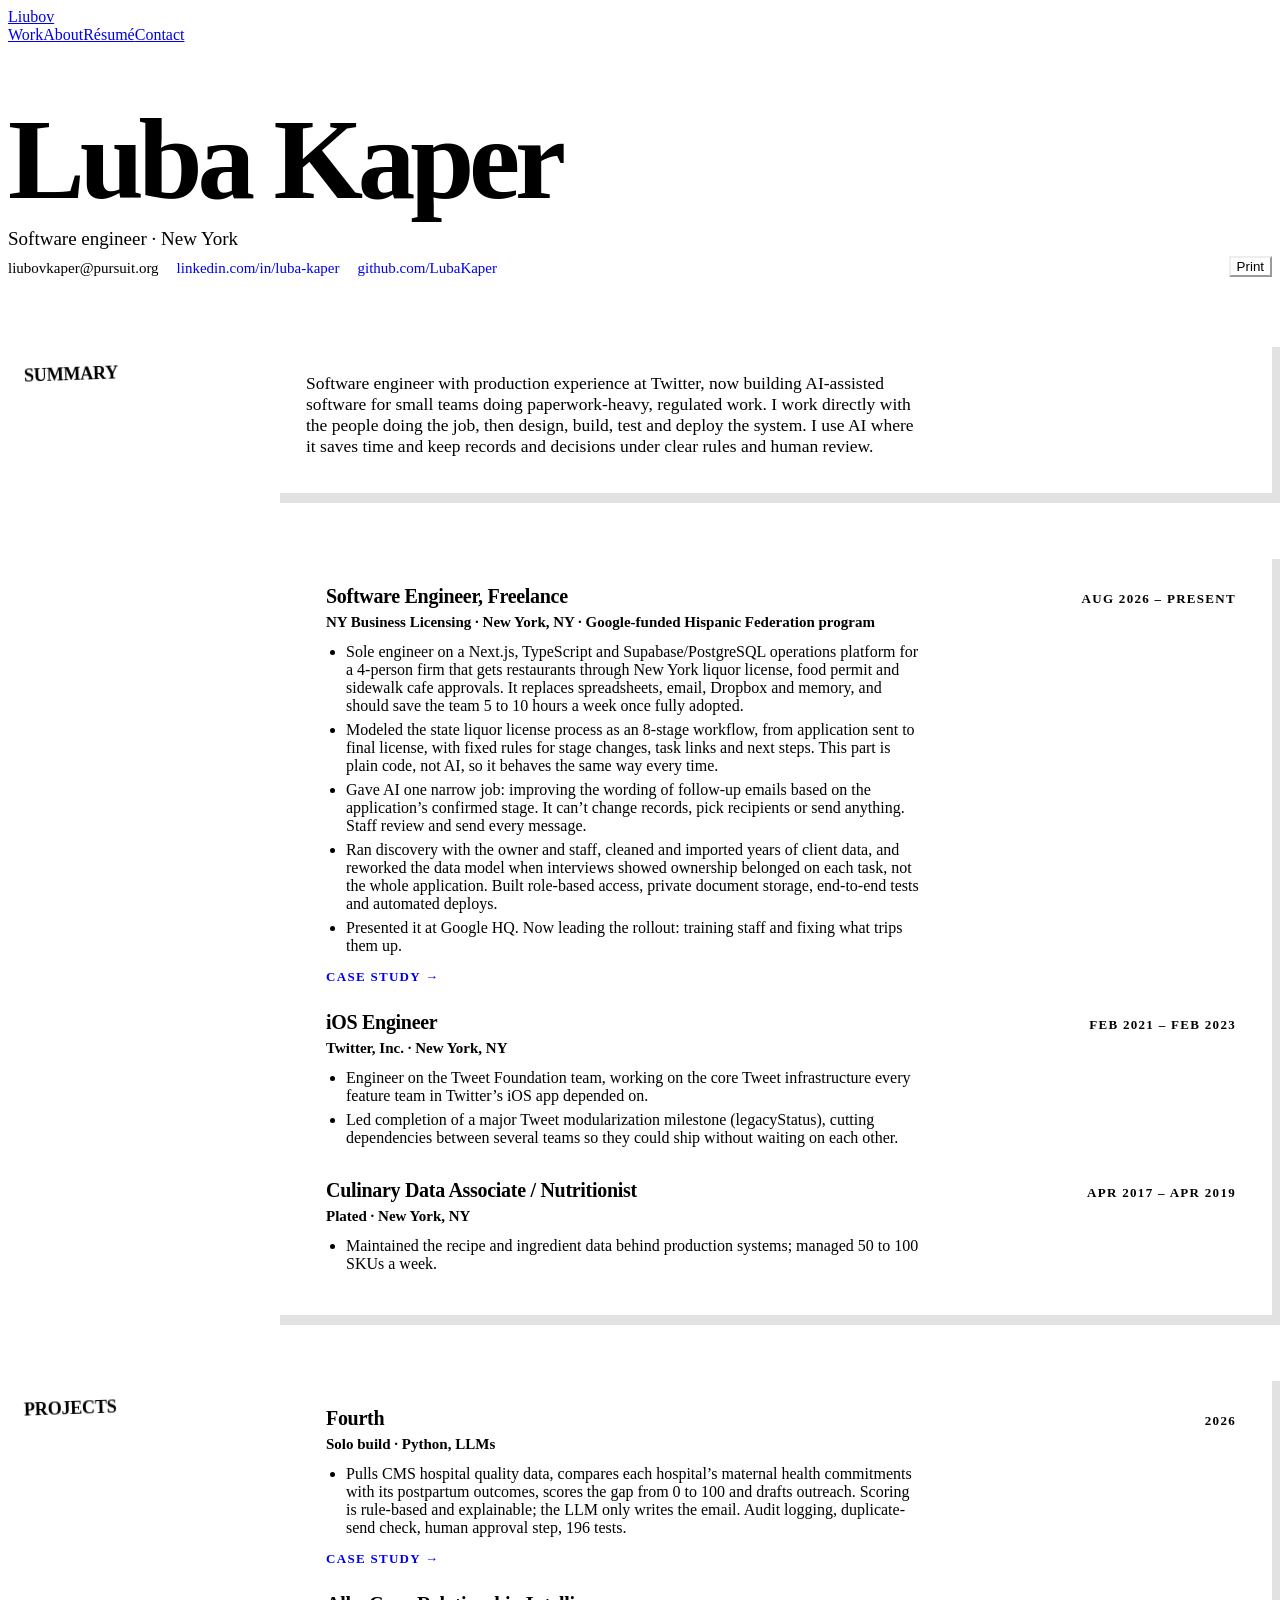
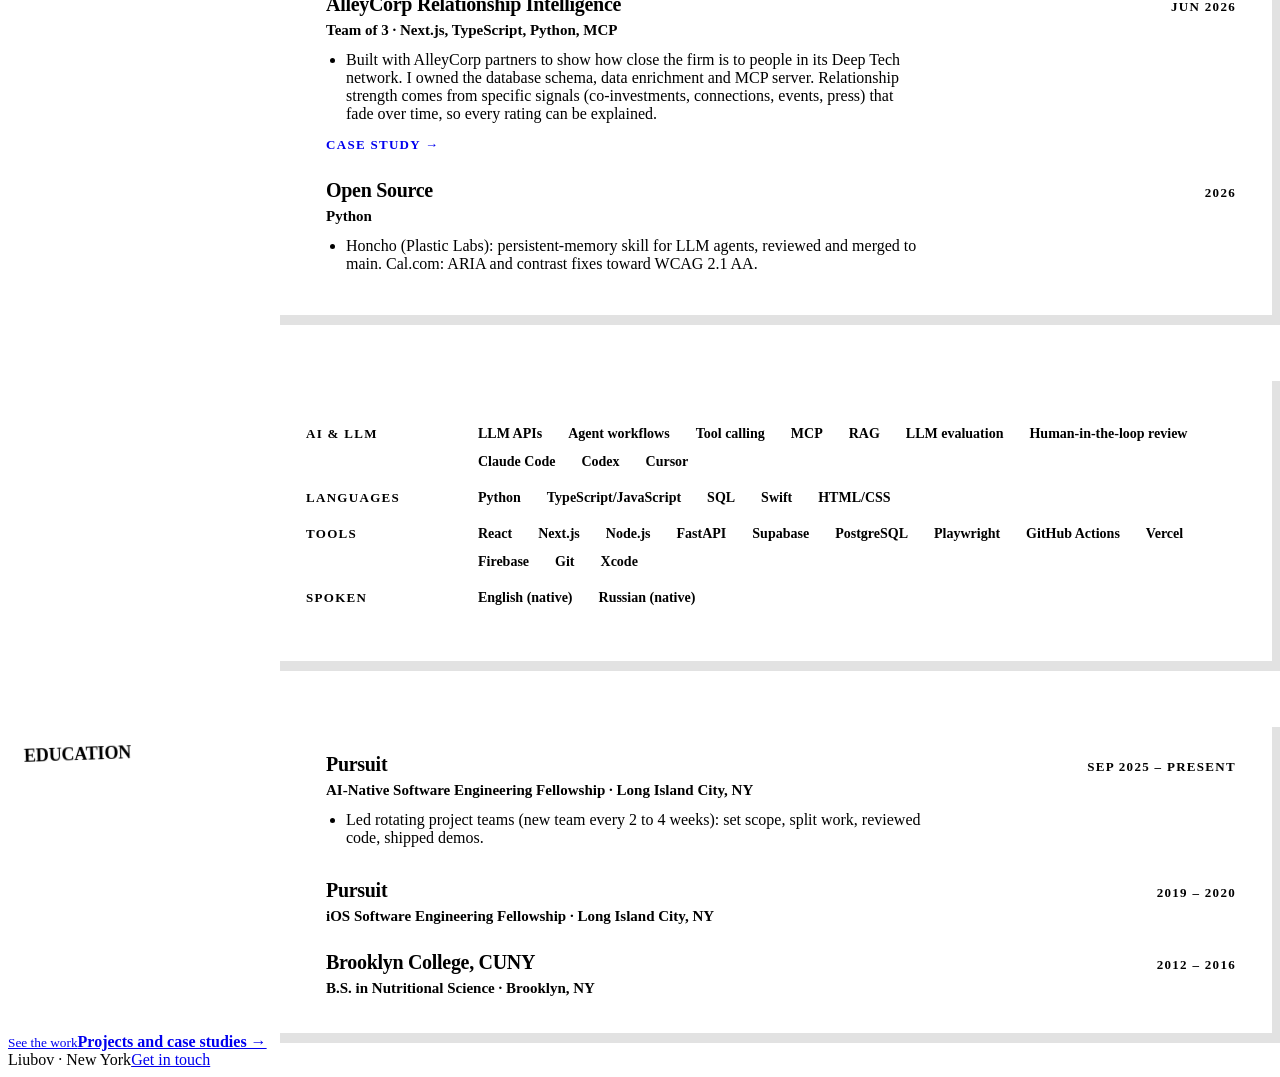
==== resume.html @ 09bbd509 "Add résumé page with print styles and PDF download" ====
<!doctype html>
<html lang="en">
<head>
<meta charset="utf-8">
<meta name="viewport" content="width=device-width, initial-scale=1, viewport-fit=cover">
<title>Résumé | Liubov</title>
<meta name="description" content="Résumé of Luba Kaper, software engineer in New York.">
<link rel="icon" href="favicon.svg" type="image/svg+xml">
<link rel="preconnect" href="https://fonts.googleapis.com">
<link rel="preconnect" href="https://fonts.gstatic.com" crossorigin>
<link rel="stylesheet" href="https://fonts.googleapis.com/css2?family=Unbounded:wght@500;800;900&family=Onest:wght@400;500;600;700&display=swap">
<link rel="stylesheet" href="style.css">
<style>
  .cv-head { position: relative; z-index: 2; padding-top: 26px; display: grid; grid-template-columns: minmax(0, 1fr) auto; gap: 24px; align-items: end; }
  .cv-name { font-family: var(--display); font-weight: 900; font-size: clamp(44px, 9vw, 116px); letter-spacing: -.045em; line-height: .9; margin: 0; }
  .cv-name .bar { display: block; width: 130px; height: 18px; background: var(--red); margin-bottom: 20px; transform: rotate(-3deg); }
  .cv-role { margin: 16px 0 0; font-size: 19px; font-weight: 500; }
  .cv-contact { margin-top: 10px; display: flex; flex-wrap: wrap; gap: 6px 18px; font-size: 15px; }
  .cv-contact a { text-decoration: none; border-bottom: 2px solid var(--red); }
  .cv-actions { display: flex; flex-wrap: wrap; gap: 10px; }
  .cv-actions .btn { background: var(--ink); color: var(--paper-2); border-color: var(--ink); }
  .cv-actions .btn.solid { background: var(--red); border-color: var(--red); color: #fff; }
  .cv-actions .btn:hover { background: var(--red); border-color: var(--red); color: #fff; }

  .cv { position: relative; z-index: 2; margin-top: 60px; display: grid; gap: 56px; }
  .cv-sec { display: grid; grid-template-columns: 230px minmax(0, 1fr); gap: 32px; align-items: start; }
  .cv-label { position: sticky; top: 24px; font-family: var(--display); font-weight: 800; font-size: 18px; letter-spacing: -.01em; text-transform: uppercase;
    background: var(--ink); color: var(--paper-2); padding: 12px 16px; transform: rotate(-2deg); justify-self: start; }
  .cv-sec:nth-child(even) .cv-label { background: var(--red); color: #fff; transform: rotate(1.5deg); }
  .cv-body { background: var(--paper-2); padding: clamp(20px, 3.5vw, 36px); box-shadow: 10px 10px 0 rgba(20,20,20,.12); display: grid; gap: 26px; }
  .cv-body > p { margin: 0; font-size: 17.5px; max-width: 70ch; }
  .job { display: grid; gap: 6px; padding-left: 16px; border-left: 4px solid transparent; transition: border-color .25s, transform .3s cubic-bezier(.2,1.2,.4,1); }
  .job:hover { border-color: var(--red); transform: translateX(6px); }
  .job-top { display: flex; justify-content: space-between; align-items: baseline; gap: 6px 16px; flex-wrap: wrap; }
  .job h3 { margin: 0; font-family: var(--display); font-weight: 800; font-size: 20px; letter-spacing: -.015em; line-height: 1.15; }
  .job .when { font-weight: 700; font-size: 13px; letter-spacing: .1em; text-transform: uppercase; white-space: nowrap; font-variant-numeric: tabular-nums; }
  .job .where { font-weight: 600; color: var(--ink-2); font-size: 15px; }
  .job ul { margin: 6px 0 0; padding-left: 20px; }
  .job li { margin-bottom: 6px; max-width: 72ch; }
  .job li::marker { color: var(--red); }
  .job .more { font-size: 13px; font-weight: 700; letter-spacing: .1em; text-transform: uppercase; text-decoration: none; margin-top: 2px; justify-self: start; }
  .job .more:hover { color: var(--red); }
  .skills { display: grid; gap: 14px; }
  .skills div { display: grid; grid-template-columns: 150px 1fr; gap: 12px; }
  .skills dt { font-weight: 700; font-size: 13px; letter-spacing: .1em; text-transform: uppercase; padding-top: 3px; }
  .skills dd { margin: 0; display: flex; flex-wrap: wrap; gap: 6px; }
  .skills dd span { font-size: 14px; font-weight: 600; padding: 3px 10px; border: 1.5px solid var(--ink); transition: background .2s, color .2s; }
  .skills dd span:hover { background: var(--ink); color: var(--paper-2); }

  @media (max-width: 820px) {
    .cv-head { grid-template-columns: 1fr; }
    .cv-sec { grid-template-columns: 1fr; gap: 16px; }
    .cv-label { position: static; }
    .skills div { grid-template-columns: 1fr; gap: 6px; }
  }

  @media print {
    @page { size: letter; margin: .45in; }
    body { background: #fff; font-size: 10pt; line-height: 1.35; }
    body::before, .dot, .top, .cv-actions, .next, footer, .job .more { display: none !important; }
    .wrap { padding: 0; max-width: none; }
    .cv-head { padding: 0; display: block; }
    .cv-name { font-size: 26pt; } .cv-name .bar { width: 70px; height: 8px; margin-bottom: 8px; }
    .cv-role { font-size: 11pt; margin-top: 4px; } .cv-contact { font-size: 9.5pt; margin-top: 4px; }
    .cv-contact a { border: 0; }
    .cv { margin-top: 14px; gap: 12px; }
    .cv-sec { grid-template-columns: 1fr; gap: 4px; break-inside: avoid-page; }
    .cv-label { position: static; transform: none !important; background: none !important; color: #000 !important; padding: 0 0 2px; font-size: 10.5pt; border-bottom: 1.5pt solid #000; justify-self: stretch; }
    .cv-body { background: none; box-shadow: none; padding: 0; gap: 8px; }
    .cv-body > p { font-size: 10pt; }
    .job { padding: 0; border: 0; gap: 1px; break-inside: avoid; }
    .job h3 { font-size: 10.5pt; } .job .when { font-size: 8.5pt; } .job .where { font-size: 9.5pt; }
    .job ul { margin-top: 2px; } .job li { margin-bottom: 1px; }
    .skills { gap: 3px; } .skills div { grid-template-columns: 1.4in 1fr; gap: 6px; }
    .skills dt { font-size: 8.5pt; padding: 0; } .skills dd { display: block; }
    .skills dd span { border: 0; padding: 0; font-size: 9.5pt; font-weight: 400; }
    .skills dd span:not(:last-child)::after { content: ", "; }
  }
</style>
</head>
<body class="page-case">
<div class="dot" aria-hidden="true"></div>
<div class="wrap">
  <header class="top">
    <a class="home" href="./">Liubov</a>
    <nav aria-label="Main"><a href="./#work">Work</a><a href="./#about">About</a><a href="resume.html">Résumé</a><a href="./#contact">Contact</a></nav>
  </header>

  <div class="cv-head">
    <div>
      <h1 class="cv-name"><span class="bar" aria-hidden="true"></span>Luba Kaper</h1>
      <p class="cv-role">Software engineer · New York</p>
      <div class="cv-contact">
        <span>liubovkaper@pursuit.org</span>
        <a href="https://www.linkedin.com/in/luba-kaper" target="_blank" rel="noopener">linkedin.com/in/luba-kaper</a>
        <a href="https://github.com/LubaKaper" target="_blank" rel="noopener">github.com/LubaKaper</a>
      </div>
    </div>
    <div class="cv-actions">
      <a class="btn solid" href="files/luba-kaper-resume.pdf" download>Download PDF</a>
      <button class="btn" type="button" onclick="window.print()">Print</button>
    </div>
  </div>

  <div class="cv">
    <section class="cv-sec">
      <h2 class="cv-label">Summary</h2>
      <div class="cv-body">
        <p>Software engineer with production experience at Twitter, now building AI-assisted software for small teams doing paperwork-heavy, regulated work. I work directly with the people doing the job, then design, build, test and deploy the system. I use AI where it saves time and keep records and decisions under clear rules and human review.</p>
      </div>
    </section>

    <section class="cv-sec">
      <h2 class="cv-label">Experience</h2>
      <div class="cv-body">
        <article class="job">
          <div class="job-top"><h3>Software Engineer, Freelance</h3><span class="when">Aug 2026 – Present</span></div>
          <span class="where">NY Business Licensing · New York, NY · Google-funded Hispanic Federation program</span>
          <ul>
            <li>Sole engineer on a Next.js, TypeScript and Supabase/PostgreSQL operations platform for a 4-person firm that gets restaurants through New York liquor license, food permit and sidewalk cafe approvals. It replaces spreadsheets, email, Dropbox and memory, and should save the team 5 to 10 hours a week once fully adopted.</li>
            <li>Modeled the state liquor license process as an 8-stage workflow, from application sent to final license, with fixed rules for stage changes, task links and next steps. This part is plain code, not AI, so it behaves the same way every time.</li>
            <li>Gave AI one narrow job: improving the wording of follow-up emails based on the application’s confirmed stage. It can’t change records, pick recipients or send anything. Staff review and send every message.</li>
            <li>Ran discovery with the owner and staff, cleaned and imported years of client data, and reworked the data model when interviews showed ownership belonged on each task, not the whole application. Built role-based access, private document storage, end-to-end tests and automated deploys.</li>
            <li>Presented it at Google HQ. Now leading the rollout: training staff and fixing what trips them up.</li>
          </ul>
          <a class="more" href="work/licensing.html">Case study →</a>
        </article>
        <article class="job">
          <div class="job-top"><h3>iOS Engineer</h3><span class="when">Feb 2021 – Feb 2023</span></div>
          <span class="where">Twitter, Inc. · New York, NY</span>
          <ul>
            <li>Engineer on the Tweet Foundation team, working on the core Tweet infrastructure every feature team in Twitter’s iOS app depended on.</li>
            <li>Led completion of a major Tweet modularization milestone (legacyStatus), cutting dependencies between several teams so they could ship without waiting on each other.</li>
          </ul>
        </article>
        <article class="job">
          <div class="job-top"><h3>Culinary Data Associate / Nutritionist</h3><span class="when">Apr 2017 – Apr 2019</span></div>
          <span class="where">Plated · New York, NY</span>
          <ul><li>Maintained the recipe and ingredient data behind production systems; managed 50 to 100 SKUs a week.</li></ul>
        </article>
      </div>
    </section>

    <section class="cv-sec">
      <h2 class="cv-label">Projects</h2>
      <div class="cv-body">
        <article class="job">
          <div class="job-top"><h3>Fourth</h3><span class="when">2026</span></div>
          <span class="where">Solo build · Python, LLMs</span>
          <ul><li>Pulls CMS hospital quality data, compares each hospital’s maternal health commitments with its postpartum outcomes, scores the gap from 0 to 100 and drafts outreach. Scoring is rule-based and explainable; the LLM only writes the email. Audit logging, duplicate-send check, human approval step, 196 tests.</li></ul>
          <a class="more" href="work/fourth.html">Case study →</a>
        </article>
        <article class="job">
          <div class="job-top"><h3>AlleyCorp Relationship Intelligence</h3><span class="when">Jun 2026</span></div>
          <span class="where">Team of 3 · Next.js, TypeScript, Python, MCP</span>
          <ul><li>Built with AlleyCorp partners to show how close the firm is to people in its Deep Tech network. I owned the database schema, data enrichment and MCP server. Relationship strength comes from specific signals (co-investments, connections, events, press) that fade over time, so every rating can be explained.</li></ul>
          <a class="more" href="work/alleycorp.html">Case study →</a>
        </article>
        <article class="job">
          <div class="job-top"><h3>Open Source</h3><span class="when">2026</span></div>
          <span class="where">Python</span>
          <ul><li>Honcho (Plastic Labs): persistent-memory skill for LLM agents, reviewed and merged to main. Cal.com: ARIA and contrast fixes toward WCAG 2.1 AA.</li></ul>
        </article>
      </div>
    </section>

    <section class="cv-sec">
      <h2 class="cv-label">Skills</h2>
      <div class="cv-body">
        <dl class="skills">
          <div><dt>AI &amp; LLM</dt><dd><span>LLM APIs</span><span>Agent workflows</span><span>Tool calling</span><span>MCP</span><span>RAG</span><span>LLM evaluation</span><span>Human-in-the-loop review</span><span>Claude Code</span><span>Codex</span><span>Cursor</span></dd></div>
          <div><dt>Languages</dt><dd><span>Python</span><span>TypeScript/JavaScript</span><span>SQL</span><span>Swift</span><span>HTML/CSS</span></dd></div>
          <div><dt>Tools</dt><dd><span>React</span><span>Next.js</span><span>Node.js</span><span>FastAPI</span><span>Supabase</span><span>PostgreSQL</span><span>Playwright</span><span>GitHub Actions</span><span>Vercel</span><span>Firebase</span><span>Git</span><span>Xcode</span></dd></div>
          <div><dt>Spoken</dt><dd><span>English (native)</span><span>Russian (native)</span></dd></div>
        </dl>
      </div>
    </section>

    <section class="cv-sec">
      <h2 class="cv-label">Education</h2>
      <div class="cv-body">
        <article class="job">
          <div class="job-top"><h3>Pursuit</h3><span class="when">Sep 2025 – Present</span></div>
          <span class="where">AI-Native Software Engineering Fellowship · Long Island City, NY</span>
          <ul><li>Led rotating project teams (new team every 2 to 4 weeks): set scope, split work, reviewed code, shipped demos.</li></ul>
        </article>
        <article class="job">
          <div class="job-top"><h3>Pursuit</h3><span class="when">2019 – 2020</span></div>
          <span class="where">iOS Software Engineering Fellowship · Long Island City, NY</span>
        </article>
        <article class="job">
          <div class="job-top"><h3>Brooklyn College, CUNY</h3><span class="when">2012 – 2016</span></div>
          <span class="where">B.S. in Nutritional Science · Brooklyn, NY</span>
        </article>
      </div>
    </section>
  </div>

  <div class="next"><a href="./#work"><small>See the work</small><strong>Projects and case studies →</strong></a></div>
  <footer><span>Liubov · New York</span><a href="./#contact">Get in touch</a></footer>
</div>
<script src="main.js"></script>
</body>
</html>
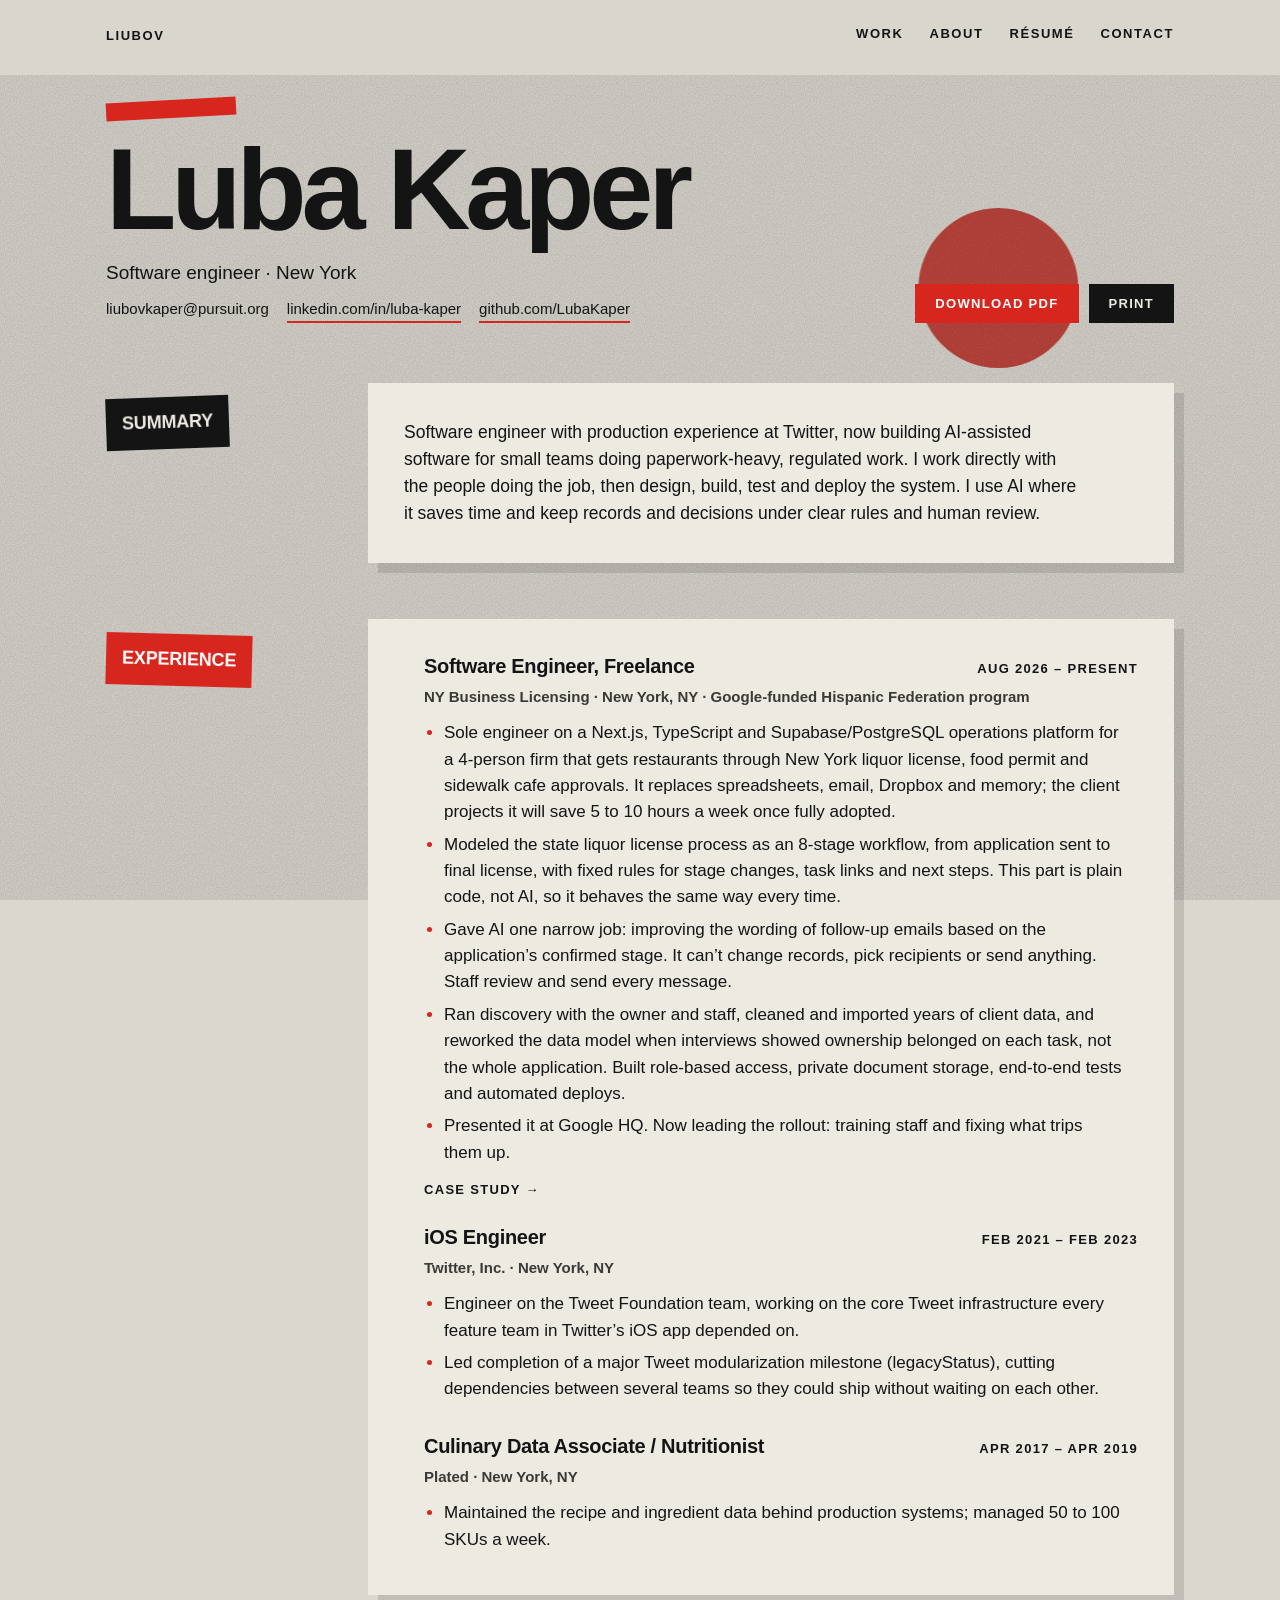
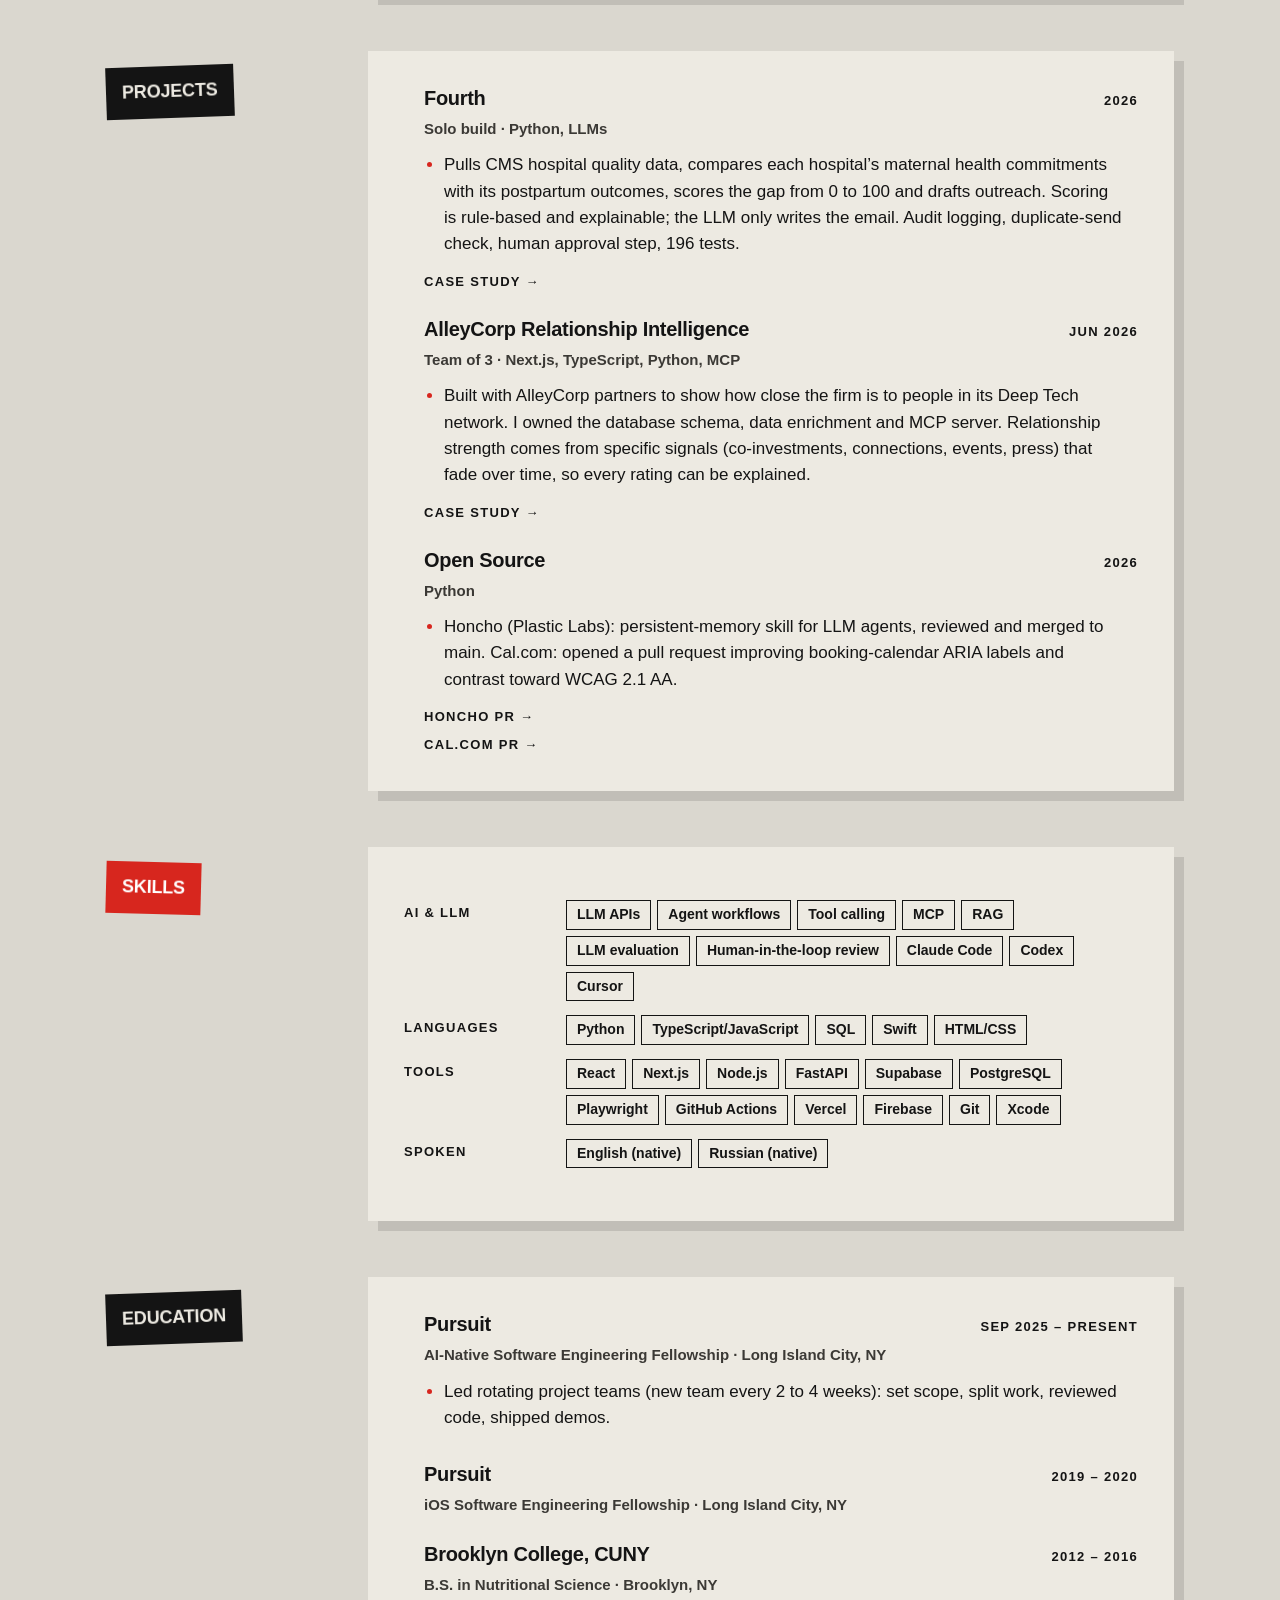
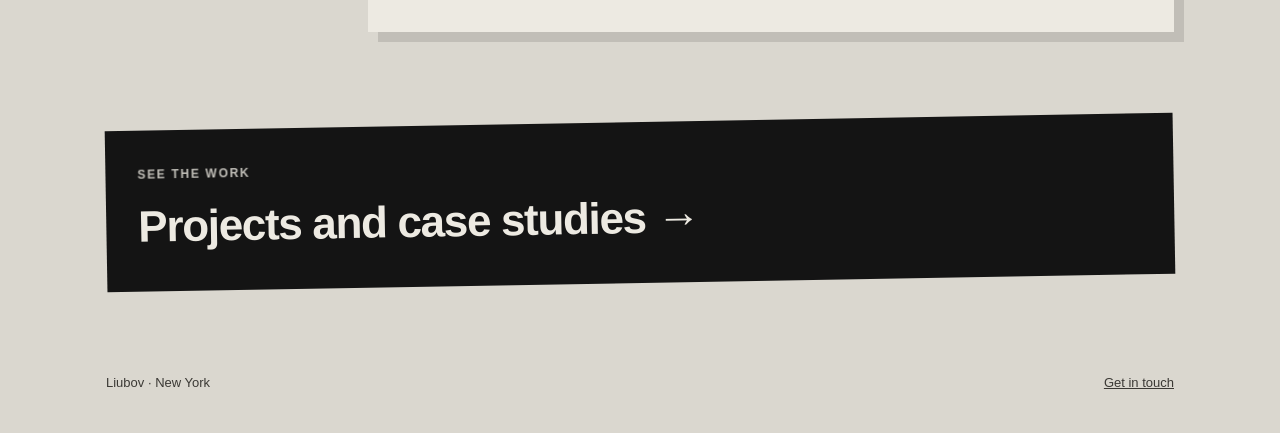
==== commit 920e3fce: "Polish portfolio presentation and metadata" ====
--- a/resume.html
+++ b/resume.html
@@ -5,6 +5,22 @@
 <meta name="viewport" content="width=device-width, initial-scale=1, viewport-fit=cover">
 <title>Résumé | Liubov</title>
 <meta name="description" content="Résumé of Luba Kaper, software engineer in New York.">
+<meta name="author" content="Luba Kaper">
+<meta name="theme-color" content="#DAD7CF">
+<link rel="canonical" href="https://liubov-dev.vercel.app/resume.html">
+<meta property="og:type" content="profile">
+<meta property="og:site_name" content="Liubov">
+<meta property="og:title" content="Résumé | Luba Kaper">
+<meta property="og:description" content="Software engineer with production experience at Twitter, now building reliable AI-assisted products end to end.">
+<meta property="og:url" content="https://liubov-dev.vercel.app/resume.html">
+<meta property="og:image" content="https://liubov-dev.vercel.app/assets/social-card.png">
+<meta property="og:image:width" content="1200">
+<meta property="og:image:height" content="630">
+<meta property="og:image:alt" content="Luba Kaper — product-minded software engineer in New York">
+<meta name="twitter:card" content="summary_large_image">
+<meta name="twitter:title" content="Résumé | Luba Kaper">
+<meta name="twitter:description" content="Product-minded software engineer in New York.">
+<meta name="twitter:image" content="https://liubov-dev.vercel.app/assets/social-card.png">
 <link rel="icon" href="favicon.svg" type="image/svg+xml">
 <link rel="preconnect" href="https://fonts.googleapis.com">
 <link rel="preconnect" href="https://fonts.gstatic.com" crossorigin>
@@ -55,25 +71,25 @@
   }
 
   @media print {
-    @page { size: letter; margin: .45in; }
-    body { background: #fff; font-size: 10pt; line-height: 1.35; }
+    @page { size: letter; margin: .35in; }
+    body { background: #fff; font-size: 9.5pt; line-height: 1.28; zoom: .72; }
     body::before, .dot, .top, .cv-actions, .next, footer, .job .more { display: none !important; }
     .wrap { padding: 0; max-width: none; }
     .cv-head { padding: 0; display: block; }
-    .cv-name { font-size: 26pt; } .cv-name .bar { width: 70px; height: 8px; margin-bottom: 8px; }
-    .cv-role { font-size: 11pt; margin-top: 4px; } .cv-contact { font-size: 9.5pt; margin-top: 4px; }
+    .cv-name { font-size: 25pt; } .cv-name .bar { width: 70px; height: 8px; margin-bottom: 7px; }
+    .cv-role { font-size: 10.5pt; margin-top: 3px; } .cv-contact { font-size: 9pt; margin-top: 3px; }
     .cv-contact a { border: 0; }
-    .cv { margin-top: 14px; gap: 12px; }
-    .cv-sec { grid-template-columns: 1fr; gap: 4px; break-inside: avoid-page; }
-    .cv-label { position: static; transform: none !important; background: none !important; color: #000 !important; padding: 0 0 2px; font-size: 10.5pt; border-bottom: 1.5pt solid #000; justify-self: stretch; }
-    .cv-body { background: none; box-shadow: none; padding: 0; gap: 8px; }
-    .cv-body > p { font-size: 10pt; }
+    .cv { margin-top: 10px; gap: 8px; }
+    .cv-sec { grid-template-columns: 1fr; gap: 3px; break-inside: auto; }
+    .cv-label { position: static; transform: none !important; background: none !important; color: #000 !important; padding: 0 0 1px; font-size: 10pt; border-bottom: 1.5pt solid #000; justify-self: stretch; }
+    .cv-body { background: none; box-shadow: none; padding: 0; gap: 5px; }
+    .cv-body > p { font-size: 9.5pt; }
     .job { padding: 0; border: 0; gap: 1px; break-inside: avoid; }
-    .job h3 { font-size: 10.5pt; } .job .when { font-size: 8.5pt; } .job .where { font-size: 9.5pt; }
-    .job ul { margin-top: 2px; } .job li { margin-bottom: 1px; }
-    .skills { gap: 3px; } .skills div { grid-template-columns: 1.4in 1fr; gap: 6px; }
-    .skills dt { font-size: 8.5pt; padding: 0; } .skills dd { display: block; }
-    .skills dd span { border: 0; padding: 0; font-size: 9.5pt; font-weight: 400; }
+    .job h3 { font-size: 10pt; } .job .when { font-size: 8pt; } .job .where { font-size: 9pt; }
+    .job ul { margin-top: 1px; } .job li { margin-bottom: 0; }
+    .skills { gap: 2px; } .skills div { grid-template-columns: 1.3in 1fr; gap: 5px; }
+    .skills dt { font-size: 8pt; padding: 0; } .skills dd { display: block; }
+    .skills dd span { border: 0; padding: 0; font-size: 9pt; font-weight: 400; }
     .skills dd span:not(:last-child)::after { content: ", "; }
   }
 </style>
@@ -117,7 +133,7 @@
           <div class="job-top"><h3>Software Engineer, Freelance</h3><span class="when">Aug 2026 – Present</span></div>
           <span class="where">NY Business Licensing · New York, NY · Google-funded Hispanic Federation program</span>
           <ul>
-            <li>Sole engineer on a Next.js, TypeScript and Supabase/PostgreSQL operations platform for a 4-person firm that gets restaurants through New York liquor license, food permit and sidewalk cafe approvals. It replaces spreadsheets, email, Dropbox and memory, and should save the team 5 to 10 hours a week once fully adopted.</li>
+            <li>Sole engineer on a Next.js, TypeScript and Supabase/PostgreSQL operations platform for a 4-person firm that gets restaurants through New York liquor license, food permit and sidewalk cafe approvals. It replaces spreadsheets, email, Dropbox and memory; the client projects it will save 5 to 10 hours a week once fully adopted.</li>
             <li>Modeled the state liquor license process as an 8-stage workflow, from application sent to final license, with fixed rules for stage changes, task links and next steps. This part is plain code, not AI, so it behaves the same way every time.</li>
             <li>Gave AI one narrow job: improving the wording of follow-up emails based on the application’s confirmed stage. It can’t change records, pick recipients or send anything. Staff review and send every message.</li>
             <li>Ran discovery with the owner and staff, cleaned and imported years of client data, and reworked the data model when interviews showed ownership belonged on each task, not the whole application. Built role-based access, private document storage, end-to-end tests and automated deploys.</li>
@@ -159,7 +175,9 @@
         <article class="job">
           <div class="job-top"><h3>Open Source</h3><span class="when">2026</span></div>
           <span class="where">Python</span>
-          <ul><li>Honcho (Plastic Labs): persistent-memory skill for LLM agents, reviewed and merged to main. Cal.com: ARIA and contrast fixes toward WCAG 2.1 AA.</li></ul>
+          <ul><li>Honcho (Plastic Labs): persistent-memory skill for LLM agents, reviewed and merged to main. Cal.com: opened a pull request improving booking-calendar ARIA labels and contrast toward WCAG 2.1 AA.</li></ul>
+          <a class="more" href="https://github.com/plastic-labs/honcho/pull/495" target="_blank" rel="noopener">Honcho PR →</a>
+          <a class="more" href="https://github.com/calcom/cal.diy/pull/28776" target="_blank" rel="noopener">Cal.com PR →</a>
         </article>
       </div>
     </section>
--- a/style.css
+++ b/style.css
@@ -0,0 +1,252 @@
+:root {
+  --paper: #DAD7CF;
+  --paper-2: #EDEAE2;
+  --ink: #141414;
+  --ink-2: #3B3935;
+  --red: #D7261E;
+  --yellow: #F2C230;
+  --display: "Unbounded", "Arial Black", Arial, sans-serif;
+  --body: "Onest", "Helvetica Neue", Arial, sans-serif;
+  color-scheme: light;
+}
+* { box-sizing: border-box; }
+html { scroll-behavior: smooth; overflow-x: clip; }
+body {
+  margin: 0; background: var(--paper); color: var(--ink);
+  font: 17px/1.55 var(--body); -webkit-font-smoothing: antialiased;
+}
+body::before {
+  content: ""; position: fixed; inset: 0; pointer-events: none; z-index: 0; opacity: .35; mix-blend-mode: multiply;
+  background-image: url("data:image/svg+xml,%3Csvg xmlns='http://www.w3.org/2000/svg' width='160' height='160'%3E%3Cfilter id='n'%3E%3CfeTurbulence type='fractalNoise' baseFrequency='.9' numOctaves='2'/%3E%3CfeColorMatrix values='0 0 0 0 0 0 0 0 0 0 0 0 0 0 0 0 0 0 .5 0'/%3E%3C/filter%3E%3Crect width='160' height='160' filter='url(%23n)'/%3E%3C/svg%3E");
+}
+a { color: inherit; }
+img { max-width: 100%; display: block; }
+::selection { background: var(--red); color: #fff; }
+:focus-visible { outline: 3px solid var(--red); outline-offset: 3px; }
+
+.wrap { position: relative; z-index: 2; max-width: 1180px; margin: 0 auto; padding-inline: clamp(16px, 5vw, 56px); }
+
+/* cursor dot */
+.dot { position: fixed; left: 0; top: 0; width: 300px; height: 300px; margin: -150px 0 0 -150px; border-radius: 50%;
+  background: var(--red); mix-blend-mode: multiply; pointer-events: none; z-index: 1; will-change: transform; }
+.page-case .dot { width: 160px; height: 160px; margin: -80px 0 0 -80px; opacity: .8; }
+
+/* header */
+.top { position: relative; z-index: 5; display: flex; justify-content: space-between; align-items: center; gap: 16px;
+  padding-block: 24px; font-weight: 700; font-size: 13px; text-transform: uppercase; letter-spacing: .12em; }
+.top .home { text-decoration: none; }
+.top nav { display: flex; gap: clamp(12px, 3vw, 26px); flex-wrap: wrap; }
+.top nav a { text-decoration: none; border-bottom: 2px solid transparent; padding-bottom: 2px; }
+.top nav a:hover { border-color: var(--red); }
+
+/* hero */
+.stage { position: relative; min-height: 470px; }
+.wedge { position: absolute; right: -10%; top: 0; width: 64%; height: 180px; background: var(--red);
+  transform-origin: 0 50%; transform: rotate(var(--rot, -14deg)); transition: transform .9s cubic-bezier(.2,.8,.2,1); }
+.hero-name { position: relative; z-index: 1; font-family: var(--display); font-weight: 900;
+  font-size: clamp(64px, 15vw, 200px); line-height: .86; letter-spacing: -.045em; margin: 0;
+  transform: rotate(-6deg); transform-origin: left bottom; padding-top: 110px; }
+.ru { position: absolute; z-index: 1; right: 2%; top: 64px; font-family: var(--display); font-weight: 800;
+  font-size: clamp(22px, 3vw, 34px); color: #fff; transform: rotate(-14deg); transform-origin: right top; text-align: right; line-height: 1; }
+.ru small { display: block; font-family: var(--body); font-weight: 500; font-size: 12px; letter-spacing: .14em; text-transform: uppercase; margin-top: 6px; }
+.say { position: relative; z-index: 2; max-width: 50ch; margin: 34px 0 0 auto; font-size: 19px; font-weight: 500; line-height: 1.5;
+  background: var(--ink); color: var(--paper); padding: 24px 28px; transform: rotate(1.5deg); }
+.say p { margin: 0; } .say p + p { margin-top: 12px; }
+.say b { color: #fff; }
+
+/* sections */
+.sec { position: relative; z-index: 2; padding-top: 120px; }
+.sec-title { font-family: var(--display); font-weight: 800; font-size: clamp(34px, 6vw, 68px); letter-spacing: -.035em; line-height: 1; margin: 0 0 34px; }
+.sec-title span { color: var(--red); }
+
+/* project slabs */
+.slabs { display: grid; grid-template-columns: repeat(2, minmax(0, 1fr)); gap: 30px 32px; }
+.slab { position: relative; overflow: hidden; display: grid; gap: 12px; align-content: start; padding: 26px 26px 24px;
+  text-decoration: none; transition: transform .5s cubic-bezier(.2,1.2,.4,1), box-shadow .5s; }
+.slab:nth-child(odd) { transform: rotate(-2deg); }
+.slab:nth-child(even) { transform: rotate(1.6deg) translateY(28px); }
+.slab:hover, .slab:focus-visible { transform: rotate(0) scale(1.025); z-index: 3; box-shadow: 14px 14px 0 rgba(20,20,20,.25); }
+.slab.k { background: var(--ink); color: var(--paper-2); }
+.slab.r { background: var(--red); color: #fff; }
+.slab.p { background: var(--paper-2); color: var(--ink); border: 3px solid var(--ink); }
+.slab.wide { grid-column: 1 / -1; }
+.slab::after { content: ""; position: absolute; left: -10%; bottom: 10px; width: 120%; height: 16px; background: var(--red);
+  transform: translateX(-102%) rotate(-4deg); transition: transform .55s cubic-bezier(.2,.8,.2,1); mix-blend-mode: multiply; pointer-events: none; }
+.slab.r::after { background: var(--ink); mix-blend-mode: normal; }
+.slab:hover::after, .slab:focus-visible::after { transform: translateX(0) rotate(-4deg); }
+.slab .meta { font-weight: 700; font-size: 12px; letter-spacing: .14em; text-transform: uppercase; opacity: .8; }
+.slab h3 { margin: 0; font-family: var(--display); font-weight: 800; font-size: clamp(24px, 2.8vw, 34px); line-height: 1.02; letter-spacing: -.02em; text-transform: uppercase; }
+.slab p { margin: 0; font-size: 16px; line-height: 1.5; position: relative; z-index: 1; max-width: 56ch; }
+.slab .tags { display: flex; flex-wrap: wrap; gap: 6px; position: relative; z-index: 1; }
+.slab .tags span { font-size: 12px; font-weight: 600; padding: 3px 9px; border: 1.5px solid currentColor; opacity: .85; }
+.slab .go { font-weight: 700; font-size: 13px; letter-spacing: .1em; text-transform: uppercase; position: relative; z-index: 1; margin-top: 4px; }
+.slab .go::after { content: " \2192"; display: inline-block; transition: transform .3s; }
+.slab:hover .go::after { transform: translateX(6px); }
+.project-links { display: flex; flex-wrap: wrap; gap: 8px 18px; margin-top: 4px; position: relative; z-index: 1; }
+.project-links a { color: inherit; text-decoration-thickness: 1.5px; text-underline-offset: 4px; }
+
+/* about */
+.about { display: grid; grid-template-columns: minmax(0, 1fr) minmax(0, 1.1fr); gap: clamp(28px, 5vw, 64px); align-items: start; }
+.about .lead { font-size: 20px; line-height: 1.5; margin: 0 0 16px; font-weight: 500; }
+.about p { margin: 0 0 14px; max-width: 58ch; }
+.path { list-style: none; margin: 0; padding: 0; border-top: 3px solid var(--ink); }
+.path li { display: grid; grid-template-columns: 110px 1fr; gap: 16px; padding: 14px 0; border-bottom: 1.5px solid rgba(20,20,20,.25);
+  transition: background .25s, padding .3s; }
+.path li:hover { background: rgba(215,38,30,.1); padding-left: 10px; }
+.path .yr { font-family: var(--display); font-weight: 800; font-size: 15px; font-variant-numeric: tabular-nums; }
+.path .what { font-weight: 600; }
+.path .what small { display: block; font-weight: 400; font-size: 14.5px; color: var(--ink-2); margin-top: 2px; }
+.path li.now .yr { color: var(--red); }
+
+/* contact */
+.contact { background: var(--ink); color: var(--paper-2); padding: clamp(28px, 5vw, 56px); transform: rotate(-1deg); position: relative; overflow: hidden; }
+.contact h2 { font-family: var(--display); font-weight: 900; font-size: clamp(36px, 7vw, 84px); letter-spacing: -.04em; line-height: .95; margin: 0 0 24px; }
+.contact h2 span { color: var(--red); }
+.contact .row { display: flex; flex-wrap: wrap; gap: 12px; align-items: center; }
+.contact .email { font-size: clamp(17px, 2.2vw, 22px); font-weight: 600; user-select: all; word-break: break-all; }
+.btn { display: inline-flex; align-items: center; gap: 8px; padding: 11px 18px; font: 700 13px/1 var(--body); letter-spacing: .1em;
+  text-transform: uppercase; text-decoration: none; cursor: pointer; border: 2px solid currentColor; background: transparent; color: inherit;
+  transition: background .2s, color .2s, transform .2s; }
+.btn:hover { background: var(--red); border-color: var(--red); color: #fff; transform: translateY(-2px); }
+.btn.solid { background: var(--red); border-color: var(--red); color: #fff; }
+.btn.solid:hover { background: #fff; color: var(--ink); border-color: #fff; }
+.links { display: flex; flex-wrap: wrap; gap: 12px; margin-top: 22px; }
+
+footer { position: relative; z-index: 2; padding-block: 90px 40px; font-size: 13px; color: var(--ink-2); display: flex; justify-content: space-between; gap: 16px; flex-wrap: wrap; }
+
+/* ============ case study pages ============ */
+.case-head { position: relative; z-index: 2; padding-top: 30px; }
+.back { font-weight: 700; font-size: 13px; letter-spacing: .12em; text-transform: uppercase; text-decoration: none; }
+.back:hover { color: var(--red); }
+.case-title { font-family: var(--display); font-weight: 900; font-size: clamp(40px, 8vw, 104px); letter-spacing: -.045em; line-height: .92; margin: 34px 0 20px;
+  max-width: 14ch; text-wrap: balance; }
+.case-title .bar { display: block; width: 120px; height: 18px; background: var(--red); margin-bottom: 22px; transform: rotate(-3deg); }
+.case-sub { font-size: 21px; line-height: 1.45; max-width: 46ch; margin: 0; font-weight: 500; }
+.facts { display: grid; grid-template-columns: repeat(4, minmax(0, 1fr)); gap: 0; margin-top: 44px; border-top: 3px solid var(--ink); }
+.facts div { padding: 14px 16px 14px 0; border-bottom: 1.5px solid rgba(20,20,20,.25); }
+.facts dt { font-size: 11px; font-weight: 700; letter-spacing: .14em; text-transform: uppercase; color: var(--ink-2); margin-bottom: 4px; }
+.facts dd { margin: 0; font-weight: 600; font-size: 15.5px; }
+.case-actions { display: flex; gap: 10px; margin: 18px 0 0; }
+.case-actions .btn { background: var(--ink); color: var(--paper-2); border-color: var(--ink); }
+.case-actions .btn:hover { background: var(--red); border-color: var(--red); }
+.case-body { position: relative; z-index: 2; display: grid; grid-template-columns: 200px minmax(0, 1fr); gap: 40px; padding-top: 70px; }
+.toc { position: sticky; top: 90px; align-self: start; display: grid; gap: 8px; font-size: 13px; font-weight: 700; text-transform: uppercase; letter-spacing: .1em; }
+.toc a { text-decoration: none; color: var(--ink-2); border-left: 3px solid transparent; padding-left: 10px; transition: color .2s, border-color .2s; }
+.toc a:hover, .toc a.on { color: var(--ink); border-color: var(--red); }
+.prose { max-width: 68ch; background: var(--paper-2); padding: clamp(22px, 4vw, 48px); box-shadow: 10px 10px 0 rgba(20,20,20,.12); }
+.prose h2 { font-family: var(--display); font-weight: 800; font-size: 26px; letter-spacing: -.02em; line-height: 1.1; margin: 44px 0 14px; scroll-margin-top: 20px; }
+.prose h2:first-child { margin-top: 0; }
+.prose p { margin: 0 0 16px; }
+.prose ul { margin: 0 0 18px; padding-left: 20px; }
+.prose li { margin-bottom: 8px; }
+.prose li::marker { color: var(--red); }
+.prose strong { font-weight: 700; }
+.prose blockquote { margin: 22px 0; padding: 4px 0 4px 18px; border-left: 6px solid var(--red); font-size: 20px; font-weight: 500; line-height: 1.4; }
+.prose .note { font-size: 14px; color: var(--ink-2); }
+
+/* visual summaries inside case studies */
+.case-visual { margin: 26px 0 34px; padding: 22px; border: 3px solid var(--ink); background: var(--paper); box-shadow: 7px 7px 0 var(--red); }
+.case-visual figcaption { margin-bottom: 18px; font-weight: 600; font-size: 15px; }
+.case-visual figcaption span { display: block; margin-bottom: 4px; font-size: 11px; font-weight: 800; letter-spacing: .14em; text-transform: uppercase; color: var(--red); }
+.visual-pipeline { display: grid; grid-template-columns: 1fr auto 1fr auto 1fr; gap: 9px; align-items: stretch; }
+.visual-node { display: grid; align-content: start; gap: 5px; min-width: 0; padding: 14px; background: var(--paper-2); border: 2px solid var(--ink); }
+.visual-node.dark { background: var(--ink); color: #fff; }
+.visual-node.red { background: var(--red); color: #fff; border-color: var(--red); }
+.visual-node small { font-size: 10px; font-weight: 800; letter-spacing: .12em; text-transform: uppercase; opacity: .75; }
+.visual-node b { font-family: var(--display); font-size: 14px; line-height: 1.15; text-transform: uppercase; }
+.visual-node span { font-size: 12.5px; line-height: 1.35; }
+.visual-arrow { align-self: center; font-family: var(--display); font-size: 23px; font-weight: 900; color: var(--red); }
+
+.scorecard { background: var(--ink); color: #fff; box-shadow: 7px 7px 0 var(--yellow); }
+.scorecard figcaption span { color: var(--yellow); }
+.score-row { display: grid; grid-template-columns: minmax(115px, 1fr) 2.2fr 46px; gap: 12px; align-items: center; margin-top: 12px; }
+.score-row b { font-size: 13px; }
+.score-track { height: 16px; background: rgba(255,255,255,.16); }
+.score-fill { display: block; height: 100%; background: var(--red); }
+.score-row:nth-of-type(2) .score-fill { background: var(--yellow); }
+.score-row:nth-of-type(3) .score-fill { background: var(--paper); }
+.score-points { font-family: var(--display); font-size: 13px; font-weight: 800; text-align: right; }
+.score-key { display: flex; flex-wrap: wrap; gap: 8px; margin-top: 20px; }
+.score-key span { padding: 5px 8px; border: 1.5px solid currentColor; font-size: 11px; font-weight: 800; letter-spacing: .08em; text-transform: uppercase; }
+.score-key .act { background: var(--red); border-color: var(--red); }
+
+.outcome-grid { display: grid; grid-template-columns: repeat(2, minmax(0, 1fr)); gap: 12px; margin: 18px 0; }
+.outcome-card { padding: 16px; border: 2px solid var(--ink); background: #fff; }
+.outcome-card.projected { border-style: dashed; }
+.outcome-card .claim { display: block; margin-bottom: 7px; font-size: 10px; font-weight: 800; letter-spacing: .14em; text-transform: uppercase; color: var(--red); }
+.outcome-card strong { display: block; font-family: var(--display); font-size: 18px; line-height: 1.15; }
+.outcome-card p { margin: 7px 0 0; font-size: 13.5px; line-height: 1.4; color: var(--ink-2); }
+
+/* the flow: code / AI / person */
+.flow { display: grid; gap: 8px; margin: 18px 0 26px; }
+.step { display: grid; grid-template-columns: 96px 1fr; gap: 14px; align-items: center; padding: 11px 14px; background: #fff;
+  border: 2px solid var(--ink); transition: transform .3s cubic-bezier(.2,1.2,.4,1); }
+.step:hover { transform: translateX(8px); }
+.step .kind { font-size: 11px; font-weight: 800; letter-spacing: .12em; text-transform: uppercase; padding: 5px 7px; text-align: center; }
+.step.c .kind { background: var(--ink); color: #fff; }
+.step.a .kind { background: var(--yellow); color: var(--ink); }
+.step.h .kind { background: var(--red); color: #fff; }
+.step b { display: block; font-size: 16px; }
+.step span.d { font-size: 14.5px; color: var(--ink-2); }
+
+.next { position: relative; z-index: 2; margin-top: 90px; }
+.next a { display: block; text-decoration: none; background: var(--ink); color: var(--paper-2); padding: 30px 32px; transform: rotate(-1deg); transition: transform .4s, background .3s; }
+.next a:hover { transform: rotate(0); background: var(--red); color: #fff; }
+.next small { font-weight: 700; font-size: 12px; letter-spacing: .14em; text-transform: uppercase; opacity: .8; }
+.next strong { display: block; font-family: var(--display); font-weight: 800; font-size: clamp(26px, 4vw, 44px); letter-spacing: -.03em; margin-top: 6px; }
+
+/* entrance */
+@media (prefers-reduced-motion: no-preference) {
+  .hero-name, .say, .wedge, .ru { animation: drop .9s cubic-bezier(.2,.9,.25,1) both; }
+  .wedge { animation-delay: .05s; } .ru { animation-delay: .25s; } .say { animation-delay: .35s; }
+  @keyframes drop { from { opacity: 0; translate: 0 -30px; } to { opacity: 1; translate: 0 0; } }
+  .dot.auto { animation: orbit 11s ease-in-out infinite alternate; }
+  @keyframes orbit {
+    0% { transform: translate3d(74vw, 22vh, 0); }
+    38% { transform: translate3d(56vw, 48vh, 0); }
+    72% { transform: translate3d(84vw, 62vh, 0); }
+    100% { transform: translate3d(66vw, 34vh, 0); }
+  }
+}
+@media (prefers-reduced-motion: reduce) {
+  *, *::before, *::after { transition-duration: .01ms !important; animation: none !important; }
+  html { scroll-behavior: auto; }
+}
+
+/* mobile */
+@media (max-width: 820px) {
+  .slabs, .about { grid-template-columns: 1fr; }
+  .slab:nth-child(even) { transform: rotate(1.4deg); }
+  .stage { min-height: 0; }
+  .wedge { height: 110px; top: 30px; width: 80%; }
+  .ru { top: 40px; }
+  .hero-name { padding-top: 130px; font-size: 30vw; }
+  .top { gap: 10px; padding-block: 12px; font-size: 11px; letter-spacing: .06em; }
+  .top .home { max-width: 8em; line-height: 1.3; }
+  .top nav { gap: 11px; flex-wrap: nowrap; }
+  .case-body { grid-template-columns: 1fr; }
+  .toc { display: none; }
+  .facts { grid-template-columns: repeat(2, minmax(0, 1fr)); }
+  .path li { grid-template-columns: 84px 1fr; }
+  .dot { width: 180px; height: 180px; margin: -90px 0 0 -90px; opacity: .85; }
+  .visual-pipeline { grid-template-columns: 1fr; }
+  .visual-arrow { transform: rotate(90deg); justify-self: center; line-height: .8; }
+  .score-row { grid-template-columns: 1fr 42px; gap: 7px 10px; }
+  .score-track { grid-column: 1 / -1; grid-row: 2; }
+  .score-points { grid-column: 2; grid-row: 1; }
+  .outcome-grid { grid-template-columns: 1fr; }
+}
+
+/* sticky header on every page */
+.top {
+  position: sticky; top: env(safe-area-inset-top, 0px); z-index: 20;
+  background: rgba(218, 215, 207, .94);
+  -webkit-backdrop-filter: blur(8px); backdrop-filter: blur(8px);
+  box-shadow: 0 0 0 100vmax rgba(218, 215, 207, .94);
+  clip-path: inset(0 -100vmax);
+  transition: border-color .2s;
+  border-bottom: 2px solid transparent;
+}
+.top.scrolled { border-bottom-color: var(--ink); }
+.sec, .prose h2, .cv-sec { scroll-margin-top: 80px; }
+@media print { .top { position: static; box-shadow: none; clip-path: none; } }
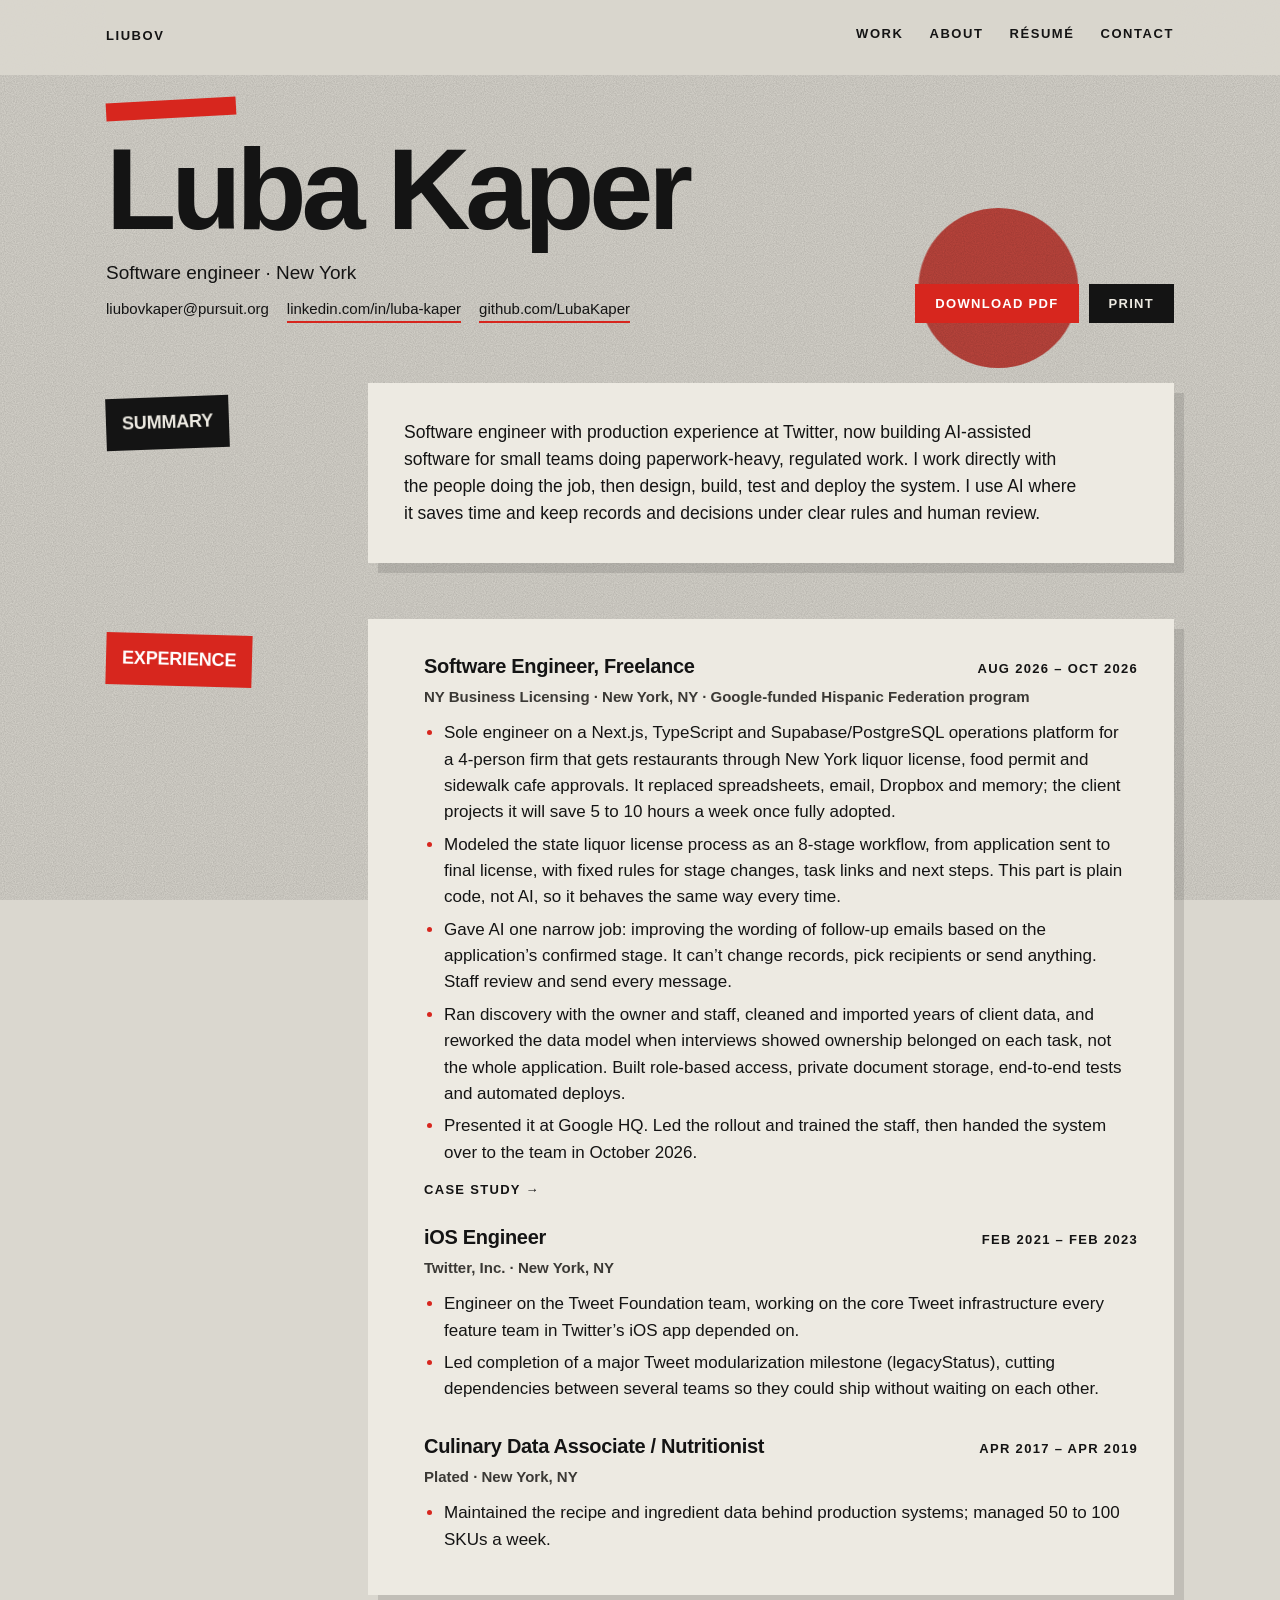
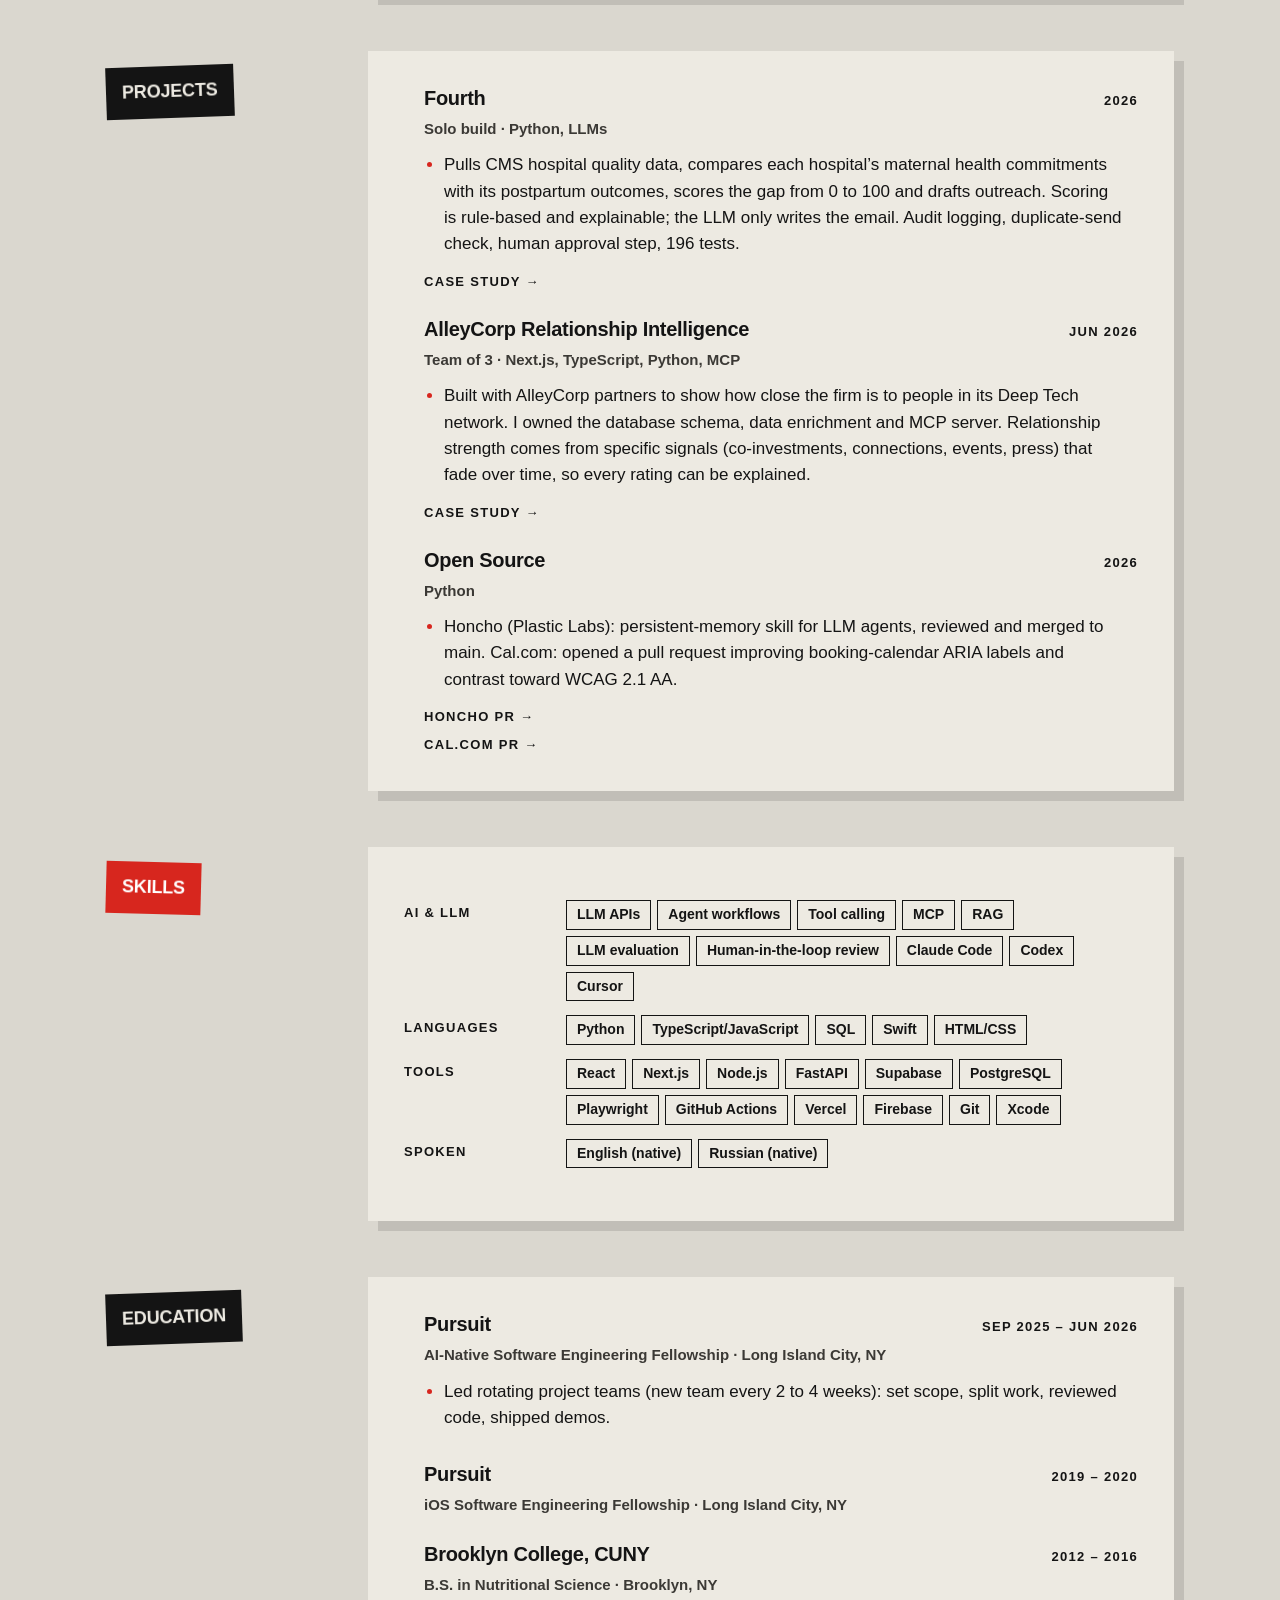
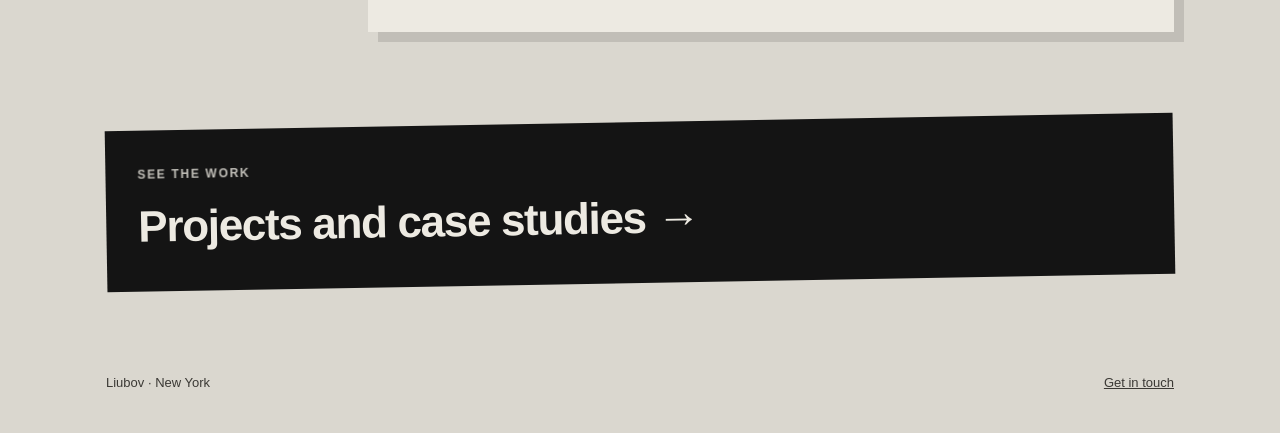
==== commit aac99ba8: "Update licensing and Pursuit dates to past Licensing project ended Oct 2026 and was handed over; AI-" ====
--- a/resume.html
+++ b/resume.html
@@ -3,24 +3,24 @@
 <head>
 <meta charset="utf-8">
 <meta name="viewport" content="width=device-width, initial-scale=1, viewport-fit=cover">
-<title>Résumé | Liubov</title>
+<title>Résumé | Luba Kaper</title>
 <meta name="description" content="Résumé of Luba Kaper, software engineer in New York.">
 <meta name="author" content="Luba Kaper">
 <meta name="theme-color" content="#DAD7CF">
-<link rel="canonical" href="https://liubov-dev.vercel.app/resume.html">
+<link rel="canonical" href="https://liubov.dev/resume.html">
 <meta property="og:type" content="profile">
 <meta property="og:site_name" content="Liubov">
 <meta property="og:title" content="Résumé | Luba Kaper">
 <meta property="og:description" content="Software engineer with production experience at Twitter, now building reliable AI-assisted products end to end.">
-<meta property="og:url" content="https://liubov-dev.vercel.app/resume.html">
-<meta property="og:image" content="https://liubov-dev.vercel.app/assets/social-card.png">
+<meta property="og:url" content="https://liubov.dev/resume.html">
+<meta property="og:image" content="https://liubov.dev/assets/social-card.png">
 <meta property="og:image:width" content="1200">
 <meta property="og:image:height" content="630">
 <meta property="og:image:alt" content="Luba Kaper — product-minded software engineer in New York">
 <meta name="twitter:card" content="summary_large_image">
 <meta name="twitter:title" content="Résumé | Luba Kaper">
 <meta name="twitter:description" content="Product-minded software engineer in New York.">
-<meta name="twitter:image" content="https://liubov-dev.vercel.app/assets/social-card.png">
+<meta name="twitter:image" content="https://liubov.dev/assets/social-card.png">
 <link rel="icon" href="favicon.svg" type="image/svg+xml">
 <link rel="preconnect" href="https://fonts.googleapis.com">
 <link rel="preconnect" href="https://fonts.gstatic.com" crossorigin>
@@ -130,14 +130,14 @@
       <h2 class="cv-label">Experience</h2>
       <div class="cv-body">
         <article class="job">
-          <div class="job-top"><h3>Software Engineer, Freelance</h3><span class="when">Aug 2026 – Present</span></div>
+          <div class="job-top"><h3>Software Engineer, Freelance</h3><span class="when">Aug 2026 – Oct 2026</span></div>
           <span class="where">NY Business Licensing · New York, NY · Google-funded Hispanic Federation program</span>
           <ul>
-            <li>Sole engineer on a Next.js, TypeScript and Supabase/PostgreSQL operations platform for a 4-person firm that gets restaurants through New York liquor license, food permit and sidewalk cafe approvals. It replaces spreadsheets, email, Dropbox and memory; the client projects it will save 5 to 10 hours a week once fully adopted.</li>
+            <li>Sole engineer on a Next.js, TypeScript and Supabase/PostgreSQL operations platform for a 4-person firm that gets restaurants through New York liquor license, food permit and sidewalk cafe approvals. It replaced spreadsheets, email, Dropbox and memory; the client projects it will save 5 to 10 hours a week once fully adopted.</li>
             <li>Modeled the state liquor license process as an 8-stage workflow, from application sent to final license, with fixed rules for stage changes, task links and next steps. This part is plain code, not AI, so it behaves the same way every time.</li>
             <li>Gave AI one narrow job: improving the wording of follow-up emails based on the application’s confirmed stage. It can’t change records, pick recipients or send anything. Staff review and send every message.</li>
             <li>Ran discovery with the owner and staff, cleaned and imported years of client data, and reworked the data model when interviews showed ownership belonged on each task, not the whole application. Built role-based access, private document storage, end-to-end tests and automated deploys.</li>
-            <li>Presented it at Google HQ. Now leading the rollout: training staff and fixing what trips them up.</li>
+            <li>Presented it at Google HQ. Led the rollout and trained the staff, then handed the system over to the team in October 2026.</li>
           </ul>
           <a class="more" href="work/licensing.html">Case study →</a>
         </article>
@@ -198,7 +198,7 @@
       <h2 class="cv-label">Education</h2>
       <div class="cv-body">
         <article class="job">
-          <div class="job-top"><h3>Pursuit</h3><span class="when">Sep 2025 – Present</span></div>
+          <div class="job-top"><h3>Pursuit</h3><span class="when">Sep 2025 – Jun 2026</span></div>
           <span class="where">AI-Native Software Engineering Fellowship · Long Island City, NY</span>
           <ul><li>Led rotating project teams (new team every 2 to 4 weeks): set scope, split work, reviewed code, shipped demos.</li></ul>
         </article>
